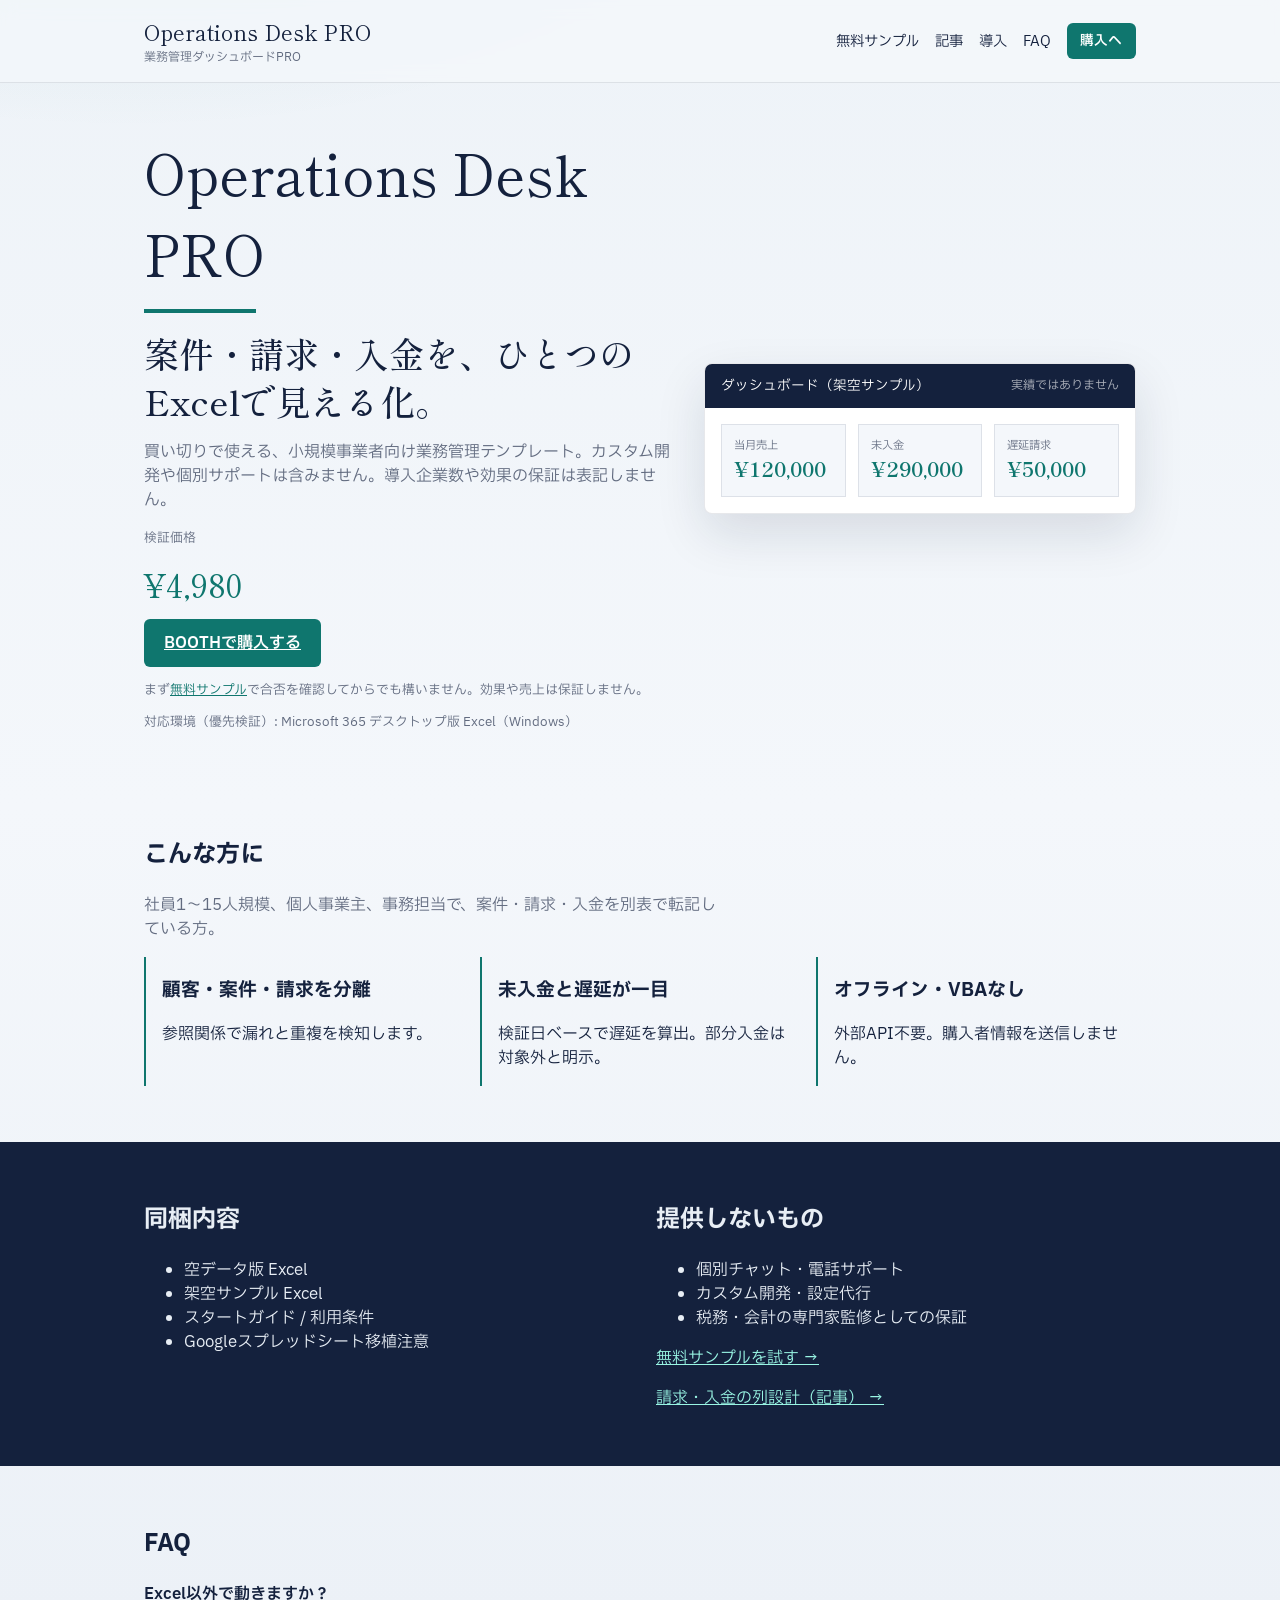
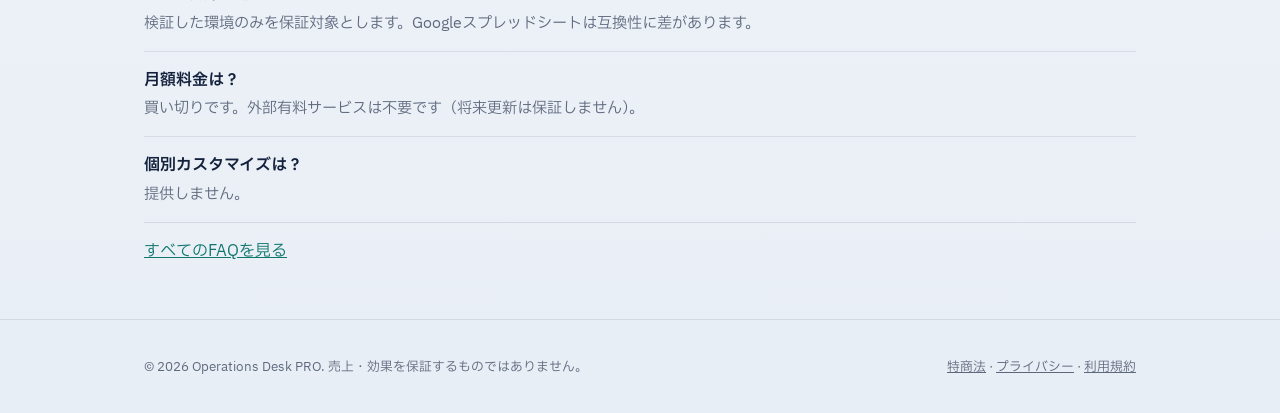
==== index.html @ 0dd2a2cf "Publish OpsDesk static LP with article, free sample, BOOTH CTA" ====
<!DOCTYPE html>
<html lang="ja">
  <head>
    <meta charset="utf-8" />
    <meta name="viewport" content="width=device-width, initial-scale=1" />
    <title>Operations Desk PRO | 業務管理ダッシュボードPRO</title>
    <meta
      name="description"
      content="案件・請求・入金をひとつのExcelで見える化する、小規模事業者向け買い切りテンプレート。"
    />
    <meta name="robots" content="index,follow" />
    <link rel="preconnect" href="https://fonts.googleapis.com" />
    <link rel="preconnect" href="https://fonts.gstatic.com" crossorigin />
    <link
      href="https://fonts.googleapis.com/css2?family=IBM+Plex+Sans+JP:wght@400;500;600&family=Shippori+Mincho:wght@500;700&display=swap"
      rel="stylesheet"
    />
    <link rel="stylesheet" href="./styles.css" />
    <script type="application/ld+json">
      {
        "@context": "https://schema.org",
        "@type": "Product",
        "name": "業務管理ダッシュボードPRO",
        "brand": "Operations Desk PRO",
        "description": "小規模事業者向け業務管理Excelテンプレート",
        "offers": {
          "@type": "Offer",
          "priceCurrency": "JPY",
          "price": "4980",
          "availability": "https://schema.org/InStock",
          "url": "https://opsdesk.booth.pm/items/9020369"
        }
      }
    </script>
  </head>
  <body>
    <header class="site-header">
      <div class="wrap row">
        <a class="brand" href="./index.html">
          <span class="brand-en">Operations Desk PRO</span>
          <span class="brand-ja">業務管理ダッシュボードPRO</span>
        </a>
        <nav aria-label="主要">
          <a href="./sample.html">無料サンプル</a>
          <a href="./articles/seikyu-nyukin-hyo.html">記事</a>
          <a href="./guide.html">導入</a>
          <a href="./faq.html">FAQ</a>
          <a class="btn btn-small" href="#buy">購入へ</a>
        </nav>
      </div>
    </header>

    <main>
      <section class="hero wrap">
        <div>
          <p class="brand-hero">Operations Desk PRO</p>
          <div class="accent-line" aria-hidden="true"></div>
          <h1>案件・請求・入金を、ひとつのExcelで見える化。</h1>
          <p class="lede">
            買い切りで使える、小規模事業者向け業務管理テンプレート。カスタム開発や個別サポートは含みません。導入企業数や効果の保証は表記しません。
          </p>
          <div id="buy" class="buy-block">
            <p class="price-label">検証価格</p>
            <p class="price">¥4,980</p>
            <a class="btn" href="https://opsdesk.booth.pm/items/9020369" rel="noopener"
              >BOOTHで購入する</a
            >
            <p class="note">
              まず<a href="./downloads/operations-desk-pro-free-v1.0.0.zip">無料サンプル</a>で合否を確認してからでも構いません。効果や売上は保証しません。
            </p>
          </div>
          <p class="note">対応環境（優先検証）: Microsoft 365 デスクトップ版 Excel（Windows）</p>
        </div>
        <figure class="mock" aria-label="ダッシュボードの合成プレビュー（架空データ）">
          <div class="mock-bar">
            <span>ダッシュボード（架空サンプル）</span>
            <span class="muted">実績ではありません</span>
          </div>
          <div class="kpis">
            <div><span>当月売上</span><strong>¥120,000</strong></div>
            <div><span>未入金</span><strong>¥290,000</strong></div>
            <div><span>遅延請求</span><strong>¥50,000</strong></div>
          </div>
        </figure>
      </section>

      <section class="wrap section">
        <h2>こんな方に</h2>
        <p class="lede">社員1〜15人規模、個人事業主、事務担当で、案件・請求・入金を別表で転記している方。</p>
        <ul class="cards">
          <li>
            <h3>顧客・案件・請求を分離</h3>
            <p>参照関係で漏れと重複を検知します。</p>
          </li>
          <li>
            <h3>未入金と遅延が一目</h3>
            <p>検証日ベースで遅延を算出。部分入金は対象外と明示。</p>
          </li>
          <li>
            <h3>オフライン・VBAなし</h3>
            <p>外部API不要。購入者情報を送信しません。</p>
          </li>
        </ul>
      </section>

      <section class="section dark">
        <div class="wrap grid-2">
          <div>
            <h2>同梱内容</h2>
            <ul>
              <li>空データ版 Excel</li>
              <li>架空サンプル Excel</li>
              <li>スタートガイド / 利用条件</li>
              <li>Googleスプレッドシート移植注意</li>
            </ul>
          </div>
          <div>
            <h2>提供しないもの</h2>
            <ul>
              <li>個別チャット・電話サポート</li>
              <li>カスタム開発・設定代行</li>
              <li>税務・会計の専門家監修としての保証</li>
            </ul>
            <p><a href="./sample.html">無料サンプルを試す →</a></p>
            <p><a href="./articles/seikyu-nyukin-hyo.html">請求・入金の列設計（記事） →</a></p>
          </div>
        </div>
      </section>

      <section class="wrap section">
        <h2>FAQ</h2>
        <dl class="faq">
          <div>
            <dt>Excel以外で動きますか？</dt>
            <dd>検証した環境のみを保証対象とします。Googleスプレッドシートは互換性に差があります。</dd>
          </div>
          <div>
            <dt>月額料金は？</dt>
            <dd>買い切りです。外部有料サービスは不要です（将来更新は保証しません）。</dd>
          </div>
          <div>
            <dt>個別カスタマイズは？</dt>
            <dd>提供しません。</dd>
          </div>
        </dl>
        <p><a href="./faq.html">すべてのFAQを見る</a></p>
      </section>
    </main>

    <footer class="site-footer">
      <div class="wrap row">
        <p>© 2026 Operations Desk PRO. 売上・効果を保証するものではありません。</p>
        <p>
          <a href="./legal.html">特商法</a> ·
          <a href="./privacy.html">プライバシー</a> ·
          <a href="./terms.html">利用規約</a>
        </p>
      </div>
    </footer>
  </body>
</html>
---- styles.css ----
:root {
  --ink: #14213d;
  --paper: #f4f7fb;
  --accent: #0f766e;
  --muted: rgba(20, 33, 61, 0.65);
}

* {
  box-sizing: border-box;
}

body {
  margin: 0;
  font-family: "IBM Plex Sans JP", sans-serif;
  color: var(--ink);
  background:
    radial-gradient(1200px 600px at 10% -10%, rgba(15, 118, 110, 0.12), transparent 55%),
    linear-gradient(180deg, #eef3f8 0%, var(--paper) 40%, #e8eef5 100%);
  min-height: 100vh;
}

a {
  color: var(--accent);
}

.wrap {
  max-width: 64rem;
  margin: 0 auto;
  padding: 0 1rem;
}

.row {
  display: flex;
  justify-content: space-between;
  align-items: center;
  gap: 1rem;
  flex-wrap: wrap;
}

.site-header {
  border-bottom: 1px solid rgba(20, 33, 61, 0.1);
  background: rgba(244, 247, 251, 0.85);
  backdrop-filter: blur(8px);
  padding: 1rem 0;
}

.brand {
  text-decoration: none;
  color: inherit;
}

.brand-en,
.brand-hero {
  font-family: "Shippori Mincho", serif;
  font-size: 1.35rem;
}

.brand-hero {
  font-size: clamp(2rem, 5vw, 3.5rem);
  margin: 0;
}

.brand-ja {
  display: block;
  font-size: 0.75rem;
  color: var(--muted);
}

nav {
  display: flex;
  gap: 1rem;
  flex-wrap: wrap;
  align-items: center;
}

nav a {
  color: var(--ink);
  text-decoration: none;
  font-size: 0.9rem;
}

.accent-line {
  width: 7rem;
  height: 0.25rem;
  background: var(--accent);
  margin: 1rem 0;
}

.hero {
  display: grid;
  gap: 2rem;
  padding: 3rem 1rem 2rem;
}

@media (min-width: 900px) {
  .hero {
    grid-template-columns: 1.1fr 0.9fr;
    align-items: center;
  }
}

h1 {
  font-family: "Shippori Mincho", serif;
  font-size: clamp(1.4rem, 3vw, 2.2rem);
  font-weight: 500;
  line-height: 1.35;
  margin: 0;
}

.lede {
  color: var(--muted);
  max-width: 36rem;
}

.price {
  font-family: "Shippori Mincho", serif;
  font-size: 2rem;
  margin: 0.25rem 0 0.75rem;
  color: var(--accent);
}

.price-label,
.note {
  font-size: 0.8rem;
  color: var(--muted);
}

.btn {
  display: inline-flex;
  align-items: center;
  justify-content: center;
  border: 0;
  border-radius: 0.375rem;
  padding: 0.75rem 1.25rem;
  background: var(--accent);
  color: #fff;
  font-weight: 600;
  cursor: pointer;
}

.btn:disabled {
  background: rgba(20, 33, 61, 0.25);
  cursor: not-allowed;
}

.btn-small {
  padding: 0.5rem 0.85rem;
  font-size: 0.85rem;
  text-decoration: none;
}

.mock {
  margin: 0;
  background: #fff;
  border: 1px solid rgba(20, 33, 61, 0.1);
  border-radius: 0.5rem;
  box-shadow: 0 20px 50px rgba(20, 33, 61, 0.12);
  overflow: hidden;
}

.mock-bar {
  display: flex;
  justify-content: space-between;
  gap: 1rem;
  background: var(--ink);
  color: #fff;
  padding: 0.75rem 1rem;
  font-size: 0.85rem;
}

.muted {
  opacity: 0.65;
  font-size: 0.75rem;
}

.kpis {
  display: grid;
  grid-template-columns: repeat(3, 1fr);
  gap: 0.75rem;
  padding: 1rem;
}

.kpis div {
  border: 1px solid rgba(20, 33, 61, 0.1);
  background: var(--paper);
  padding: 0.75rem;
}

.kpis span {
  display: block;
  font-size: 0.7rem;
  color: var(--muted);
}

.kpis strong {
  font-family: "Shippori Mincho", serif;
  font-size: 1.25rem;
  color: var(--accent);
}

.section {
  padding: 2.5rem 1rem;
}

.cards {
  list-style: none;
  padding: 0;
  display: grid;
  gap: 1rem;
}

@media (min-width: 700px) {
  .cards {
    grid-template-columns: repeat(3, 1fr);
  }
}

.cards li {
  border-left: 2px solid var(--accent);
  padding-left: 1rem;
}

.dark {
  background: var(--ink);
  color: #e8eef5;
}

.dark a {
  color: #99f6e4;
}

.grid-2 {
  display: grid;
  gap: 2rem;
}

@media (min-width: 700px) {
  .grid-2 {
    grid-template-columns: 1fr 1fr;
  }
}

.faq div {
  border-bottom: 1px solid rgba(20, 33, 61, 0.1);
  padding-bottom: 1rem;
  margin-bottom: 1rem;
}

.faq dt {
  font-weight: 600;
}

.faq dd {
  margin: 0.35rem 0 0;
  color: var(--muted);
  font-size: 0.95rem;
}

.site-footer {
  border-top: 1px solid rgba(20, 33, 61, 0.1);
  padding: 1.5rem 0;
  font-size: 0.8rem;
  color: var(--muted);
}

.site-footer a {
  color: var(--muted);
}

.page {
  padding: 2.5rem 1rem 4rem;
  max-width: 48rem;
}

.warn {
  border: 1px solid rgba(180, 83, 9, 0.4);
  background: rgba(180, 83, 9, 0.1);
  padding: 0.85rem 1rem;
  border-radius: 0.375rem;
  font-size: 0.9rem;
}
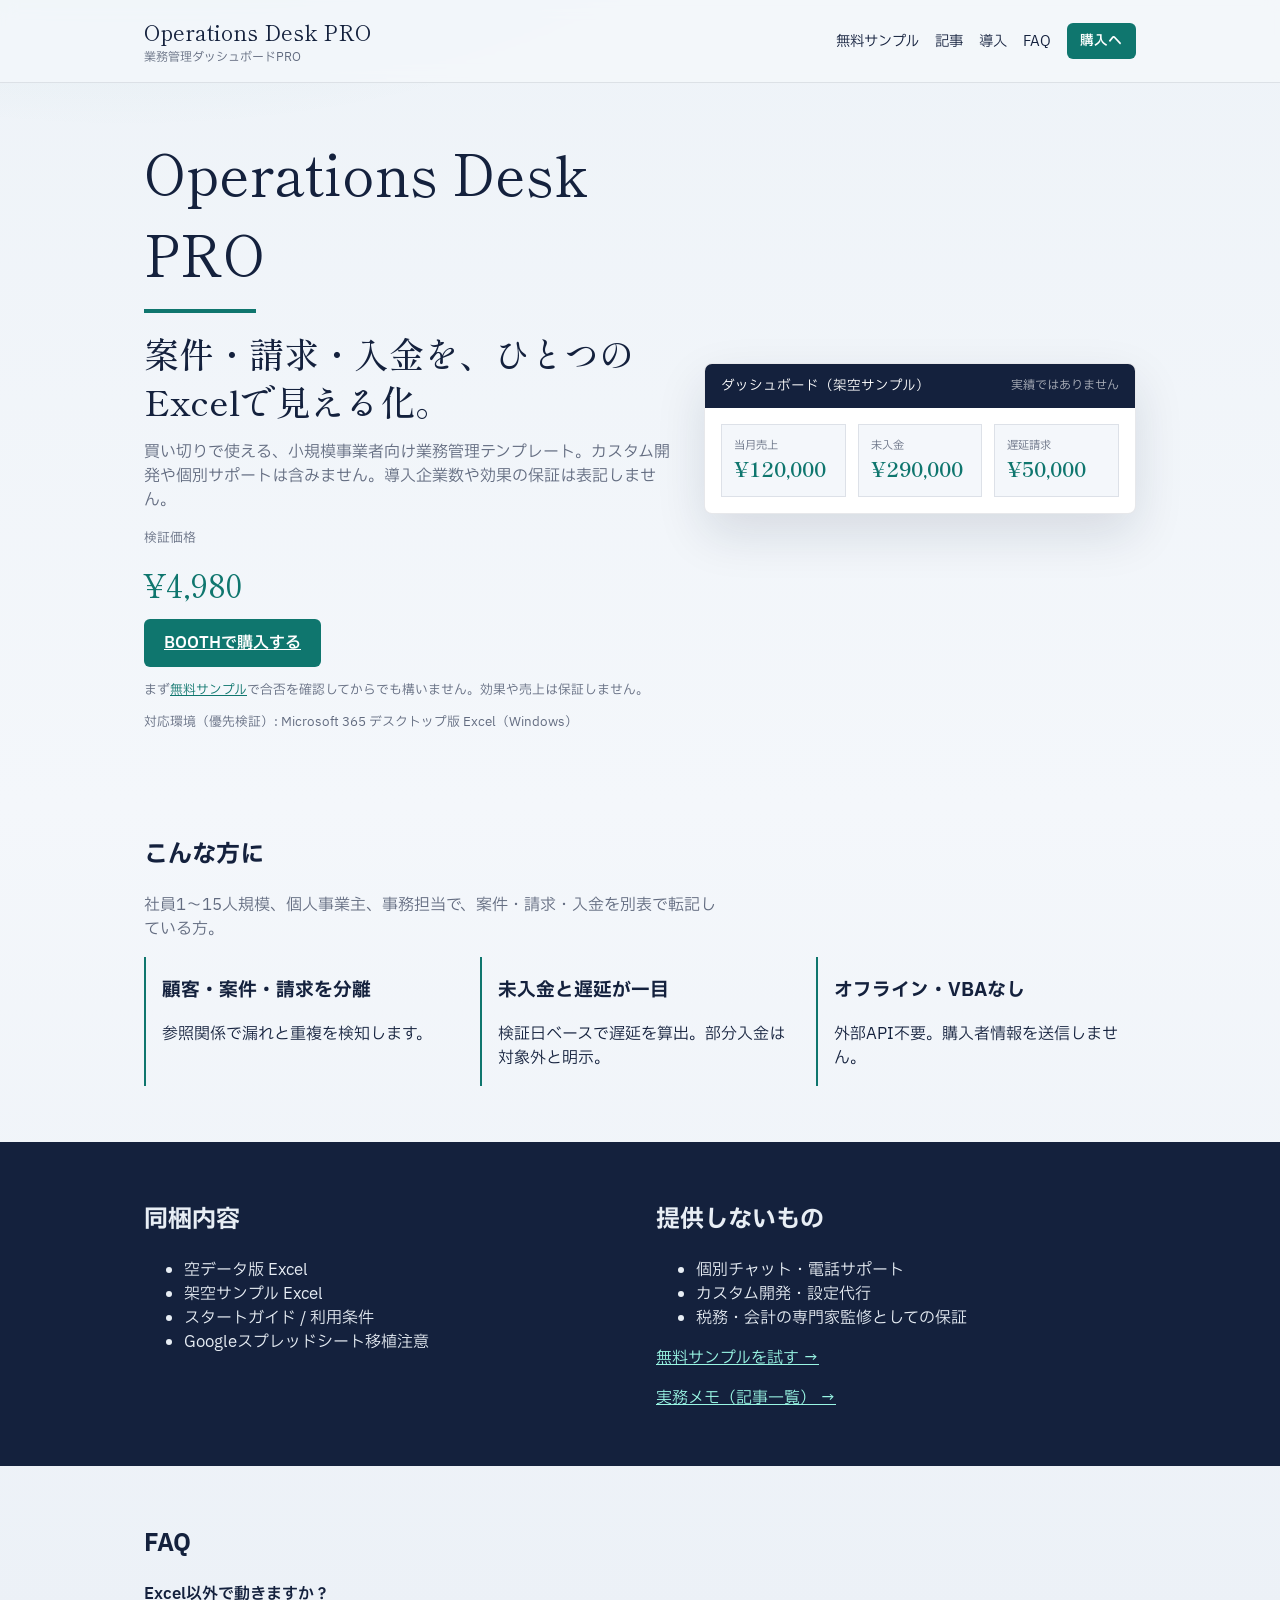
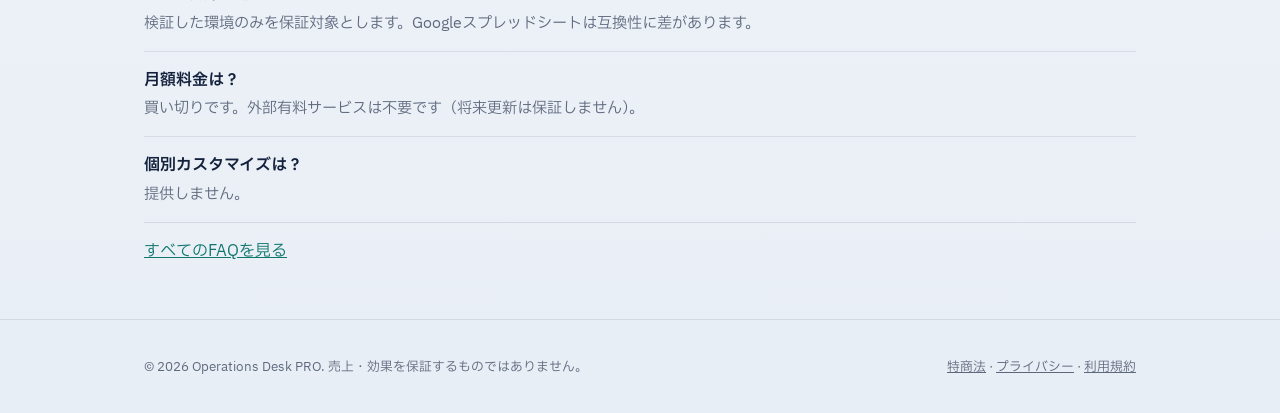
==== commit 40fed60e: "Add article index and three more SEO posts with sample CTAs" ====
--- a/index.html
+++ b/index.html
@@ -42,7 +42,7 @@
         </a>
         <nav aria-label="主要">
           <a href="./sample.html">無料サンプル</a>
-          <a href="./articles/seikyu-nyukin-hyo.html">記事</a>
+          <a href="./articles/">記事</a>
           <a href="./guide.html">導入</a>
           <a href="./faq.html">FAQ</a>
           <a class="btn btn-small" href="#buy">購入へ</a>
@@ -122,7 +122,7 @@
               <li>税務・会計の専門家監修としての保証</li>
             </ul>
             <p><a href="./sample.html">無料サンプルを試す →</a></p>
-            <p><a href="./articles/seikyu-nyukin-hyo.html">請求・入金の列設計（記事） →</a></p>
+            <p><a href="./articles/">実務メモ（記事一覧） →</a></p>
           </div>
         </div>
       </section>
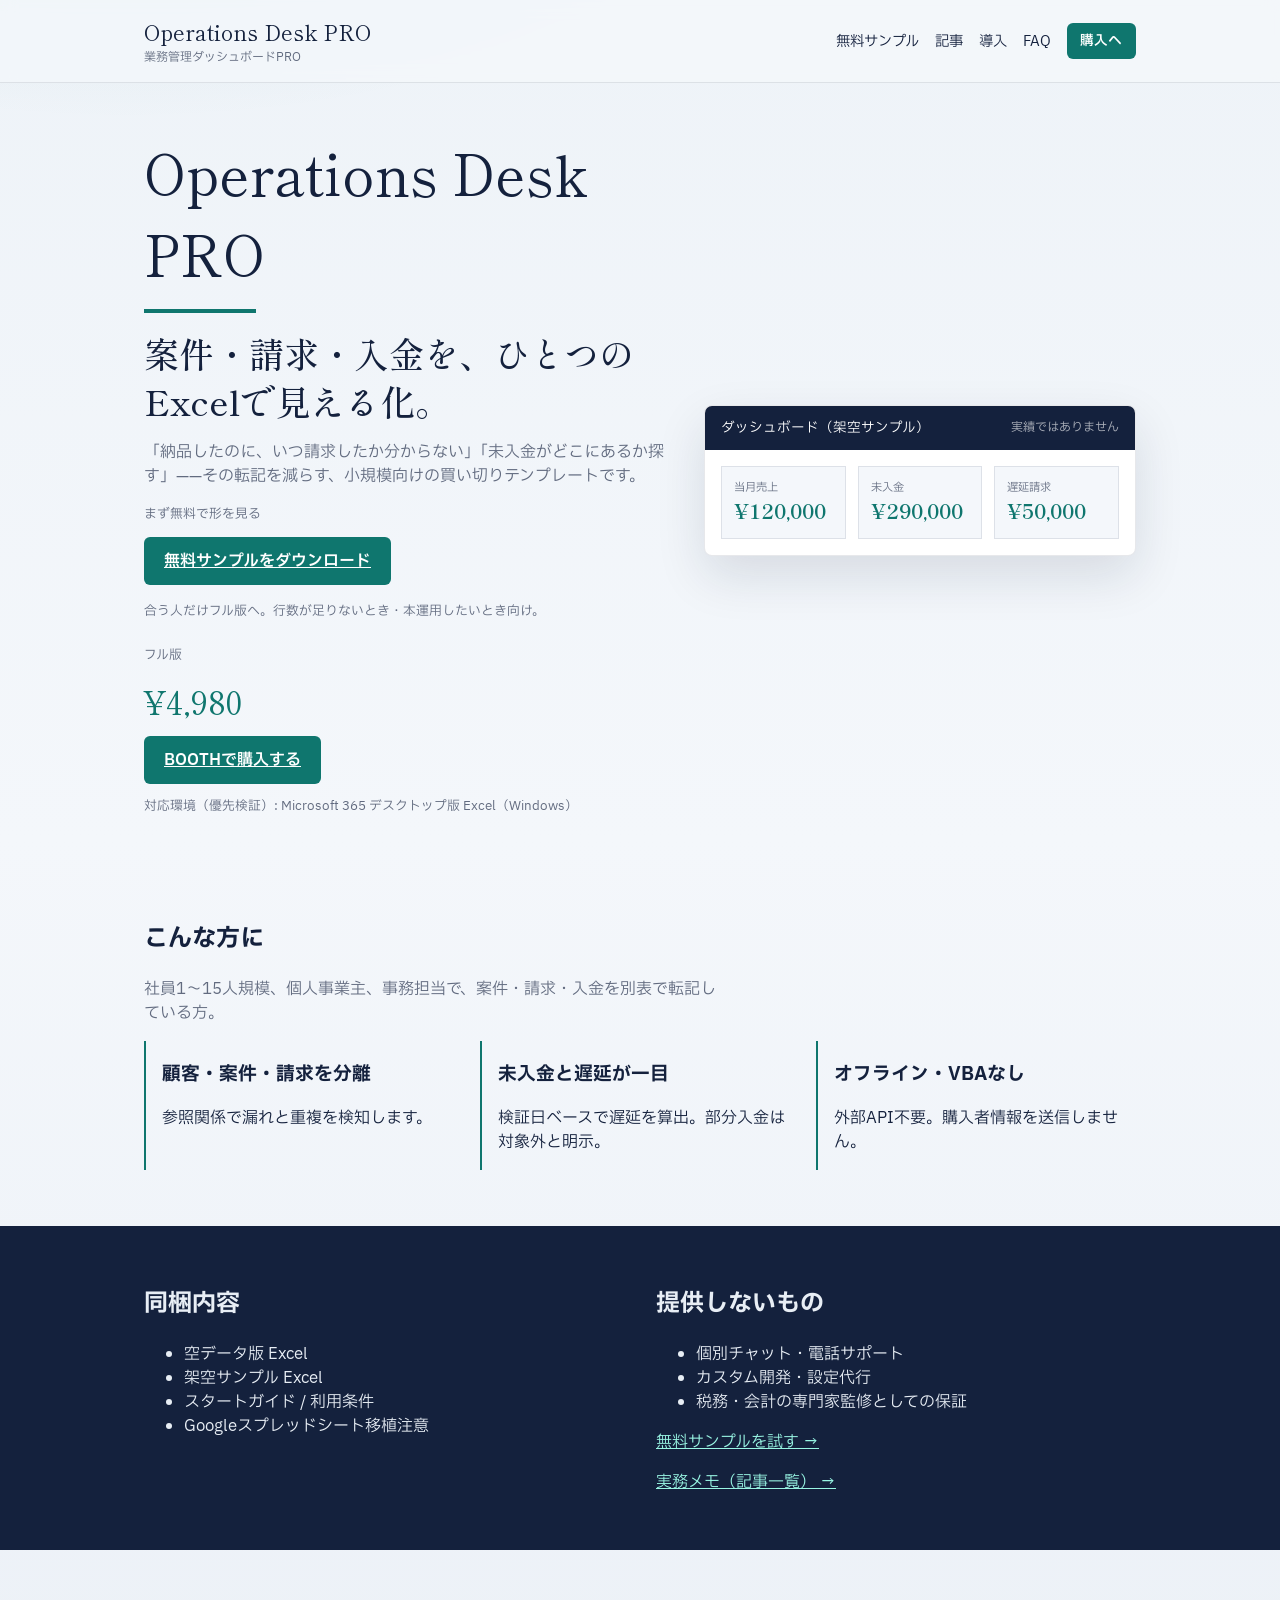
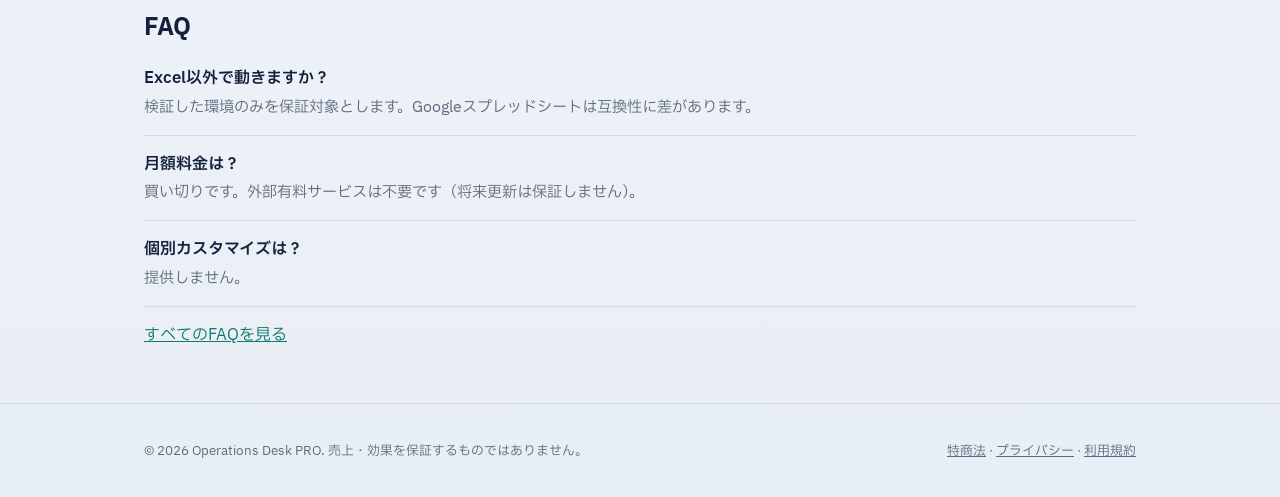
==== commit 3dd60cd7: "Improve LP CTAs and add unpaid checklist article." ====
--- a/index.html
+++ b/index.html
@@ -57,17 +57,21 @@
           <div class="accent-line" aria-hidden="true"></div>
           <h1>案件・請求・入金を、ひとつのExcelで見える化。</h1>
           <p class="lede">
-            買い切りで使える、小規模事業者向け業務管理テンプレート。カスタム開発や個別サポートは含みません。導入企業数や効果の保証は表記しません。
+            「納品したのに、いつ請求したか分からない」「未入金がどこにあるか探す」——その転記を減らす、小規模向けの買い切りテンプレートです。
           </p>
           <div id="buy" class="buy-block">
-            <p class="price-label">検証価格</p>
+            <p class="price-label">まず無料で形を見る</p>
+            <a class="btn" href="./downloads/operations-desk-pro-free-v1.0.0.zip"
+              >無料サンプルをダウンロード</a
+            >
+            <p class="note" style="margin-top:1rem">
+              合う人だけフル版へ。行数が足りないとき・本運用したいとき向け。
+            </p>
+            <p class="price-label" style="margin-top:1.5rem">フル版</p>
             <p class="price">¥4,980</p>
             <a class="btn" href="https://opsdesk.booth.pm/items/9020369" rel="noopener"
               >BOOTHで購入する</a
             >
-            <p class="note">
-              まず<a href="./downloads/operations-desk-pro-free-v1.0.0.zip">無料サンプル</a>で合否を確認してからでも構いません。効果や売上は保証しません。
-            </p>
           </div>
           <p class="note">対応環境（優先検証）: Microsoft 365 デスクトップ版 Excel（Windows）</p>
         </div>
